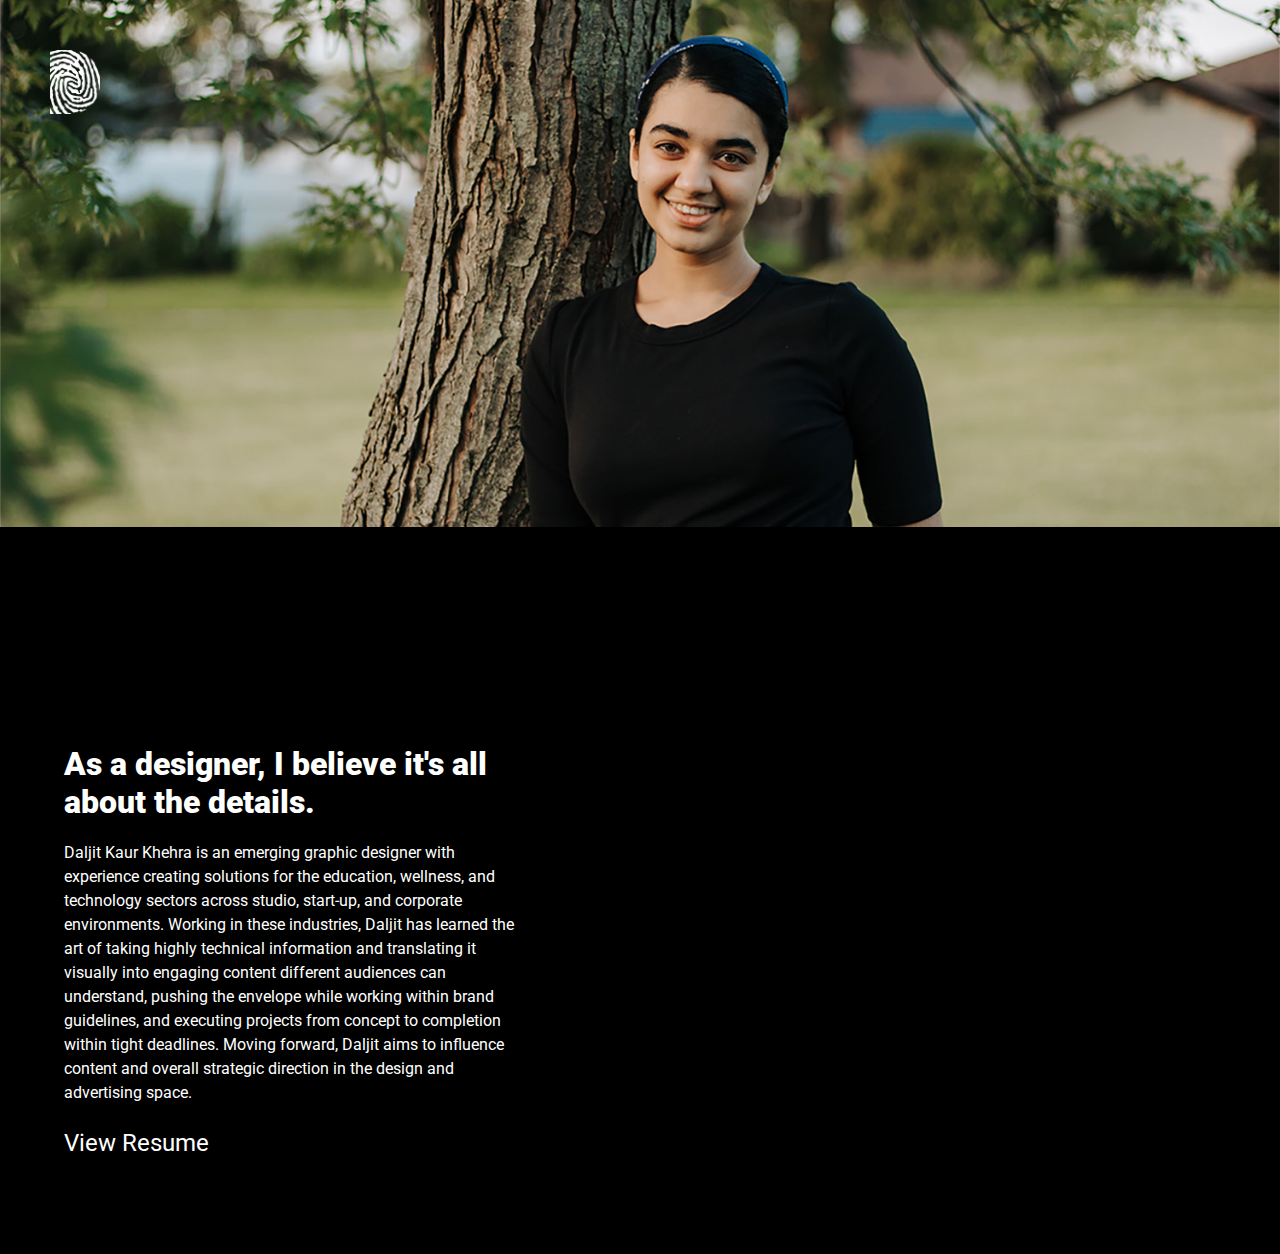
==== aboutme.html @ a69cb41e "Add files via upload" ====
<!DOCTYPE html>
<html lang="en">
<head>
  <meta charset="UTF-8">
  <meta name="viewport">
  <link rel="stylesheet" href="./css/main.css">
  <title>Cleo - Detailed View</title>
</head>
<body>
	<nav id="navbar">
        <a href="index.html"><img src="img/reducedimg/daljitlogo.png" alt="Logo" id="logo"></a>
    </nav>
<header>
	<img src="img/reducedimg/DaljitBusiness-13.jpg" width="100%" alt="headshot">
<div class="column">
      <div class="row"> </div>
</div>

	
<section id="about-intro" class="full-page-section">
    <div class="row">
      <div class="column" id="intro-text">
        <h1>As a designer, I believe it's all about the details.</h1>
        <p>Daljit Kaur Khehra is an emerging graphic designer with experience creating solutions for the education, wellness, and technology sectors across studio, start-up, and corporate environments. Working in these industries, Daljit has learned the art of taking highly technical information and translating it visually into engaging content different audiences can understand, pushing the envelope while working within brand guidelines, and executing projects from concept to completion within tight deadlines.&nbsp;Moving forward, Daljit aims to influence content and overall strategic direction in the design and advertising space.</p>
		  		  <p><a href="documents/DaljitKaurKhehra_Resume.pdf" class="homebutton">View Resume</a></p>

      </div>
      <div class="column"> </div>
  </div>
</section>
  <section id="about-detail">

<body>
&nbsp;
</body>
</html>
---- css/main.css ----
@import url(./reset.css);
/* Set the desired font from google fonts, or adobe fonts here */
@import url('https://fonts.googleapis.com/css2?family=Roboto:wght@100;400;700;900&display=swap');

html,body {
	height: 100%;
}


html {
    scroll-behavior: smooth;
}

/* GLOBALS */
body {
    background-color: rgb(0, 0, 0);
    font-family: "Roboto", sans-serif;
    color: white;
    margin: 0;
    padding: 0;
}

#navbar {
     position: absolute;
    top: 0;
    left: 0;
    padding: 40px; /* Adds space around the logo */
    z-index: 1000; /* Makes sure the navbar is on top of other content */
}

#logo {
    width: 50px; /* Adjust the size of your logo */
    height: auto;
}
a {
    text-decoration: none;
    color:white;
}

p{
    margin:10px 50px 10px 0px;
    line-height: 1.5;
}

h1 {
    font-weight: 900;
    font-size: 2rem;
    margin-bottom: 10px;
}

h2 {
    font-size: 1.2rem;
    font-weight: 900;
    margin-bottom: 10px;
    color: skyblue;
    font-style: italic;
}

h2 + ul {
    list-style-type: circle;
    margin-bottom:10px;
}

h2 + ul > li {
    margin-left:30px;
}

hr{
    width:100%;
}


#hero {
	min-height:100vh;
}

#hero-social-list >ul {
	position:absolute;
	top:100px;
}


#hero-social-list >li {
	display: inline;

}



.be::before, .em::before, .insta::before, .snap::before {
    display: inline-block;
    position: relative;
    content: "";
    width: 25px;
    height: 25px;
    top: 7px;
    background-repeat: no-repeat;
}

.be::before{
    background-image: url(../img/ico/behance-solid.svg);
   
}

.em::before{
    background-image: url(../img/ico/envelope-solid.svg);

}
.insta::before{
    background-image: url(../img/ico/instagram-solid.svg);
}

.snap::before{
    background-image: url(../img/ico/instagram-solid.svg);
}

.row {
    display: flex;
    flex-direction: row;
    flex-wrap: wrap;
    width: 100%;
  }

.column {
    display: flex;
    flex-direction: column;
    flex: 1;
    padding-top: 5%;
    padding-right: 5%;
    padding-left: 5%;
    padding-bottom: 5%;
  }

/* LAYOUT */


.social-cont {
	position:relative;
	bottom:60px;
	width:400px;
/*	border: 1px solid white;*/
	margin:0 auto;
	z-index: 100;
}

.project-row {
    display: flex;
    justify-content: space-between;
    align-items: center;
    margin-top: 5%;
    margin-bottom: 0%;
}

.project-text {
    flex: 1;
    padding-right: 5%;
    padding-left: 11%;
    max-width: 500px;
}


.left {
    flex: 1;
    padding-left: 5%;
    padding-right: 11%;
    border-radius: 5px;  /* Ensure border-radius is applied here */
    overflow: hidden; /* Prevent content from overflowing and clipping */

}

.project-image {
    flex: 1;
	border-radius: 5px;
    padding-left: 0%;
    display: flex;
    justify-content: center;
    align-items: center;
    padding-right: 11%;
	/*overflow: hidden; /*Ensures the image stays inside the box container*/
}

.project-image img {
    width: 100%;/* Ensures the image is stetched to fit the box*/
    max-width: 95%;
    height: auto;
    border-radius: 15px;
    margin: 0 auto;
    padding-left: 0px;
    -webkit-box-shadow: 0px 0px;
    box-shadow: 0px 0px;
	transition: transform 0.3s ease; /* Smooth transition for zooming effect */

}

.project-image:hover img {
    transform: scale(1.1); /* Zooming in on the mockup*/
	box-shadow: 0px 3px 30px rgba(70, 70, 70, 1); /* Grey shadow on hover */
}

.project-image .left{
    flex: 1;
    padding-left: 20.5%;
	padding-right: 10%;
	padding-bottom: 0.5%;
}

.project-text.left{
	flex: 1;
	padding-left: 5%;
	padding-right: 11%;
	max-width: 500px;
}
.green{
/*    background-color:rgba(100, 125, 50, 1);*/
    display: flex;
    
}

.othercolor{
    background-color:rgba(50, 125, 50, 1);
}

.tag {
    display: inline-block;
    /* border:1px solid white; */
    padding:10px 20px 0px 0px;
    border-radius:25px;
}


  /* Container to hold the video and any overlay content */
    .video-background {
      position: relative;
      width: 100%;
      height: 100%;
      overflow: hidden;
    }

/* Styling for the iframe to make it cover the full screen */
    .video-background iframe {
      position: relative;
      top: 50%;
      left: 0%;
      width: 100vw;  /* Full viewport width */
      height: 100vh;  /* Full viewport height */
/*      transform: translate(-50%, -50%); */
		/* Center the video */
      z-index: -1; /* Keeps video in the background */
      pointer-events: none; /* Prevents clicking on the video */
		opacity: 100;
    }
.row.project-row .column.project-image .project-img {
    border-radius: 10px;
}
.row.project-row .column.project-image .project-img.lefty {
    border-radius: 10px;
    margin-left: 44%;
    margin-right: 10%;
    margin-bottom: 0px;
}

.pieceimg img {

	transition: transform 0.2s ease; /* Smooth transition for zooming effect */

}

.pieceimg:hover img {
    transform: scale(1.1); /* Zooming in on the mockup*/
}

.homebutton {
    align-content: center;
    font-size: x-large;
    text-align: left;
    font-variant: normal;
    font-style: normal;
    width: auto;
    margin-left: auto;
    margin-right: auto;
    padding-left: auto;
    padding-right: auto;
    left: auto;
}

.center{
	text-align: center;
	width:250px;
	margin:0 auto;
}

.center > p {
	margin:0;
	padding: 0;
} 

.homebutton:hover {
  color: cyan; /* recolors link on hover */
	font-style:italic;
}

/* General Footer Styles */
footer {
  background-color: #FFFFFF;    /* Dark background for the footer */
  color: black;              /* White text color */
  padding: 20px 0;           /* Padding to create space inside the footer */
  text-align: center;        /* Center-align the text */
  position: relative;        /* To ensure footer stays at the bottom of the page */
  width: 100%;               /* Make the footer stretch across the full width of the page */
}

/* Footer content */
.footer-content {
  max-width: 1200px;         /* Optional: limit the width of the content */
  margin: 0 auto;            /* Center the footer content */
  padding: 10px;             /* Add padding inside the footer content */
}

/* Styling for the footer links */
footer nav ul {
  list-style-type: none;     /* Remove default list styling */
  padding: 0;                /* Remove default padding */
}

footer nav ul li {
  display: inline-block;     /* Display list items inline */
  margin: 0 15px;            /* Space out the links */
}

footer nav ul li a {
  color: black;              /* White link text */
  font-size: 14px;           /* Slightly smaller font for links */
}

footer nav ul li a:hover {
  text-decoration: underline; /* Underline links on hover */
}
.row .column.stats h3 {
    line-height: 23px;
}



@media (min-width: 360px) {
    .video-background iframe {
        top: 0%;
		width: 100vw;  /* Full viewport width */
       height: 100vh;  /* Full viewport height */
      }
	.row {
    display: flex;
    flex-direction: column;
    flex-wrap: wrap;
    width: 100%;
	}
		
	.pieceimg{
		width:330px;
		margin:0 auto;
	}
	
	.project-text{
		width: 300px;
	}
	.project-image{
    width: 80%;
    padding-left: 30px;
    padding-top: 20px;
    align-content: center;
    border-radius: 5px;		
	}
	
	#navbar {
     position: absolute;
    top: 0;
    left: 0;
    padding: 20px; /* Adds space around the logo */
    z-index: 1000; /* Makes sure the navbar is on top of other content */
}

#logo {
    width: 25px; /* Adjust the size of your logo */
    height: auto;
		
	}
.project-details .cleo {
    width: 100%;
}
  }

@media (min-width: 375px) {
    .video-background iframe {
        width: 100vw;  /* Full viewport width */
        height: 100vh;  /* Full viewport height */
      }
	.row {
    display: flex;
    flex-direction: column;
    flex-wrap: wrap;
    width: 100%;
  }
.project-text{
		width: 300px;
	}
	.project-image{
    width: 80%;
    padding-left: 40px;
    padding-top: 20px;
    align-content: center;
    border-radius: 5px;		
	}
.project-details .cleo {
    width: 100%;
    display: flex;
}
.row .column .info {
    margin-top: 15px;
}
.project-details .row .column.stats {
    max-width: 22%;
}
.project-details div .pieceimg {
    margin-left: 0px;
    left: auto;
    right: auto;
}
	
	.pieceimg{
		width:330px;
		margin:0 auto;
	}
}
@media (min-width: 400px) {
    .video-background iframe {
        width: 100vw;  /* Full viewport width */
        height: 100vh;  /* Full viewport height */
      }
	.row {
    display: flex;
    flex-direction: column;
    flex-wrap: wrap;
    width: 100%;
  }
	
	.project-text{
		width: 320px;
	}
	.project-image{
		width: 80%;
		padding-top: 20px;
		align-content: center;
		
	}
	
	.pieceimg{
		min-width:350px;
		margin:0 auto;
	}
.project-details .cleo {
}
.project-details .pieceimg .pieceimg {
}
	
	}
  /* Medium devices (landscape tablets, 768px and up) */
  @media (min-width: 768px) {
	  .row {
    display: flex;
    flex-direction: row;
    flex-wrap: wrap;
    width: 100%;
	  }
		  .pieceimg{
		width:700px;
		margin:0 auto;
	  }
  }
	  #navbar {
     position: absolute;
    top: 0;
    left: 0;
    padding: 30px; /* Adds space around the logo */
    z-index: 1000; /* Makes sure the navbar is on top of other content */
}

#logo {
    width: 30px; /* Adjust the size of your logo */
    height: auto;
	}
	  
	    /* Large devices (desktops, 992px and up) */
  @media (min-width: 992px) {
    .video-background iframe {
        width: 100vw;  /* Full viewport width */
        height: 100vh;  /* Full viewport height */
      }
	  
	  .project-image{
		width: 100%;
	  }

.row {
    display: flex;
    flex-direction: row;
    flex-wrap: wrap;
    width: 100%;
  }
	  
	  .pieceimg{
		width:950px;
		margin:0 auto;
}
	  #navbar {
     position: absolute;
    top: 0;
    left: 0;
    padding: 40px; /* Adds space around the logo */
    z-index: 1000; /* Makes sure the navbar is on top of other content */
}

#logo {
    width: 40px; /* Adjust the size of your logo */
    height: auto;
}
	  
  
  /* Extra large devices (large desktops, 1200px and up) */
  @media (min-width: 1200px) {
    .video-background iframe {
        width: 100vw;  /* Full viewport width */
        height: 100vh;  /* Full viewport height */
      }
  .row {
    display: flex;
    flex-direction: row;
    flex-wrap: wrap;
    width: 100%;
	  }
	  
	  .pieceimg{
		width:1200px;
		margin:0 auto;
}
	  #navbar {
     position: absolute;
    top: 0;
    left: 0;
    padding: 50px; /* Adds space around the logo */
    z-index: 1000; /* Makes sure the navbar is on top of other content */
}

#logo {
    width: 50px; /* Adjust the size of your logo */
    height: auto;
	  }

@media (min-width:375px){
}

@media screen and (orientation:landscape){
}

@media screen and (min-width:375px){
}
.left {
}
.right {
}
.lefty {
}
.clients {
}
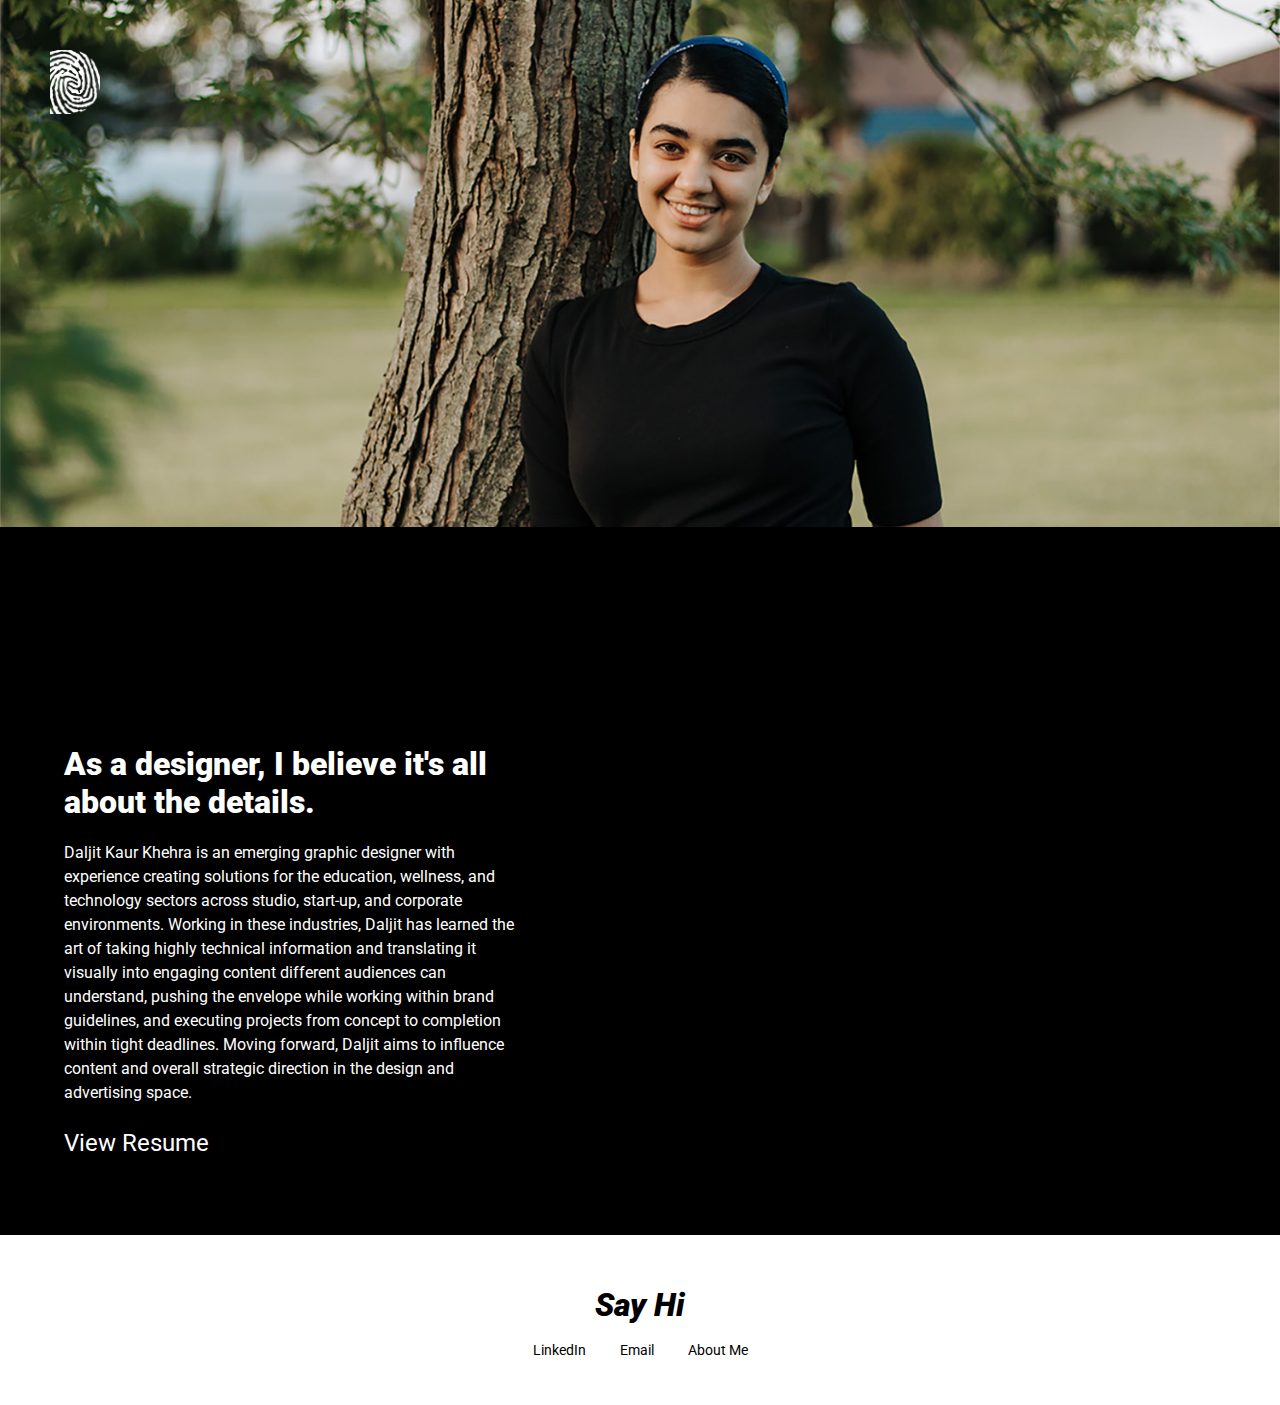
==== commit b882cbeb: "Add files via upload" ====
--- a/aboutme.html
+++ b/aboutme.html
@@ -29,8 +29,19 @@
   </div>
 </section>
   <section id="about-detail">
-
+	  
+	   <footer>
+  <div class="footer-content">
+    <h1><em>Say Hi</em></h1>
+    <nav>
+      <ul>
+        <li><a href="https://www.linkedin.com/in/daljit-kaur-khehra/">LinkedIn</a></li>
+        <li><a href="mailto:daljitkaurdesign@gmail.com">Email</a></li>
+		  <li><a href="aboutme.html">About Me</a></li>
+      </ul>
+    </nav>
+  </div>
+</footer>
 <body>
-&nbsp;
 </body>
-</html>
+</html>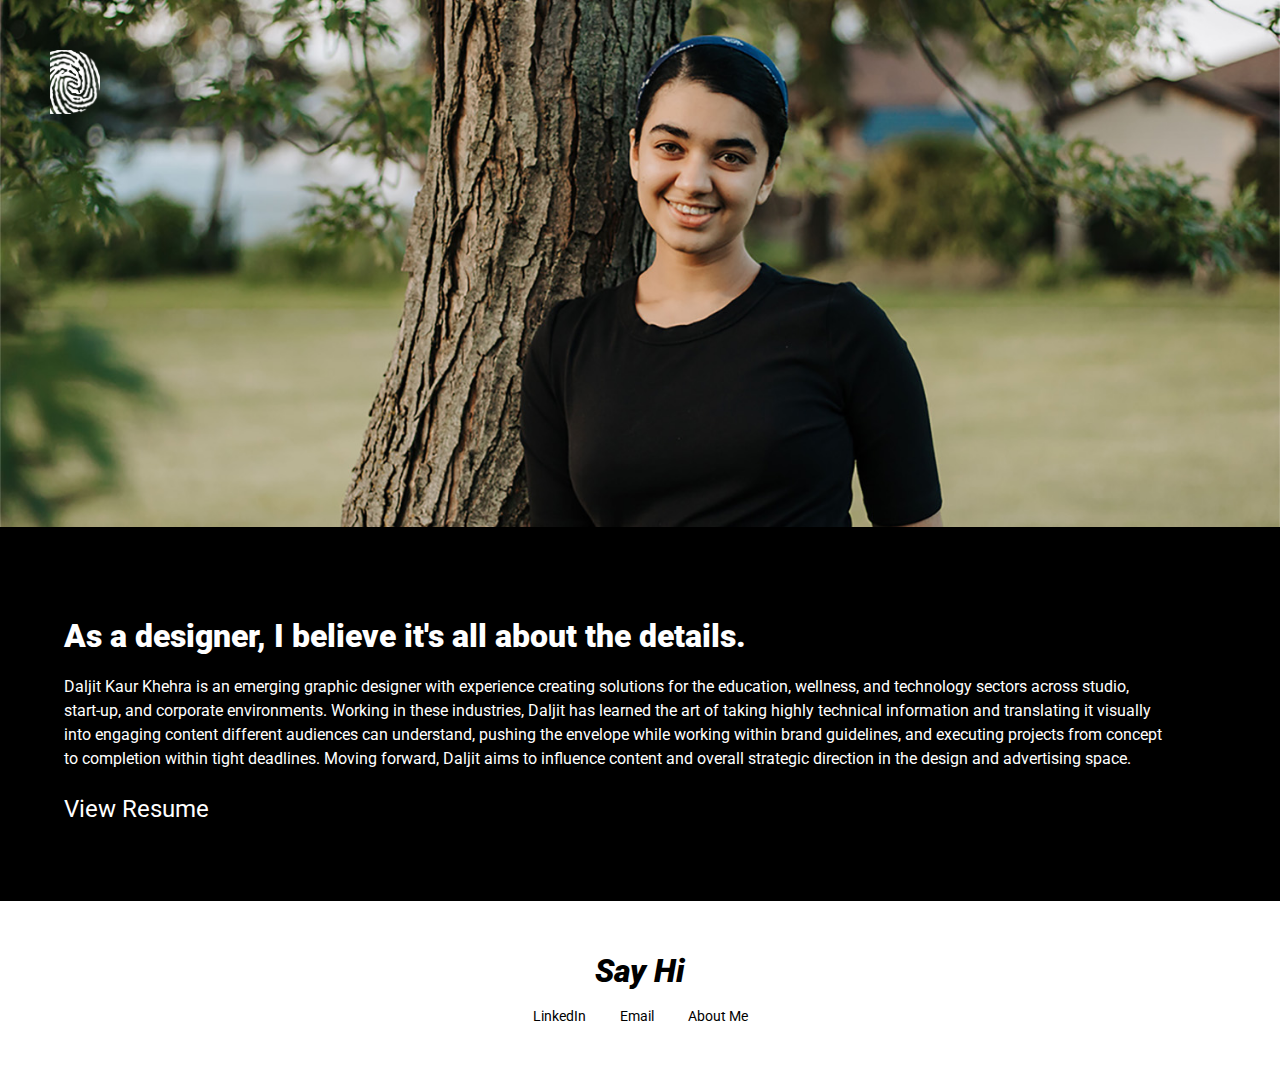
==== commit c4956d05: "Add files via upload" ====
--- a/aboutme.html
+++ b/aboutme.html
@@ -12,21 +12,15 @@
     </nav>
 <header>
 	<img src="img/reducedimg/DaljitBusiness-13.jpg" width="100%" alt="headshot">
-<div class="column">
-      <div class="row"> </div>
-</div>
-
-	
 <section id="about-intro" class="full-page-section">
-    <div class="row">
+  <div class="row">
       <div class="column" id="intro-text">
         <h1>As a designer, I believe it's all about the details.</h1>
         <p>Daljit Kaur Khehra is an emerging graphic designer with experience creating solutions for the education, wellness, and technology sectors across studio, start-up, and corporate environments. Working in these industries, Daljit has learned the art of taking highly technical information and translating it visually into engaging content different audiences can understand, pushing the envelope while working within brand guidelines, and executing projects from concept to completion within tight deadlines.&nbsp;Moving forward, Daljit aims to influence content and overall strategic direction in the design and advertising space.</p>
 		  		  <p><a href="documents/DaljitKaurKhehra_Resume.pdf" class="homebutton">View Resume</a></p>
 
       </div>
-      <div class="column"> </div>
-  </div>
+</div>
 </section>
   <section id="about-detail">
 	  
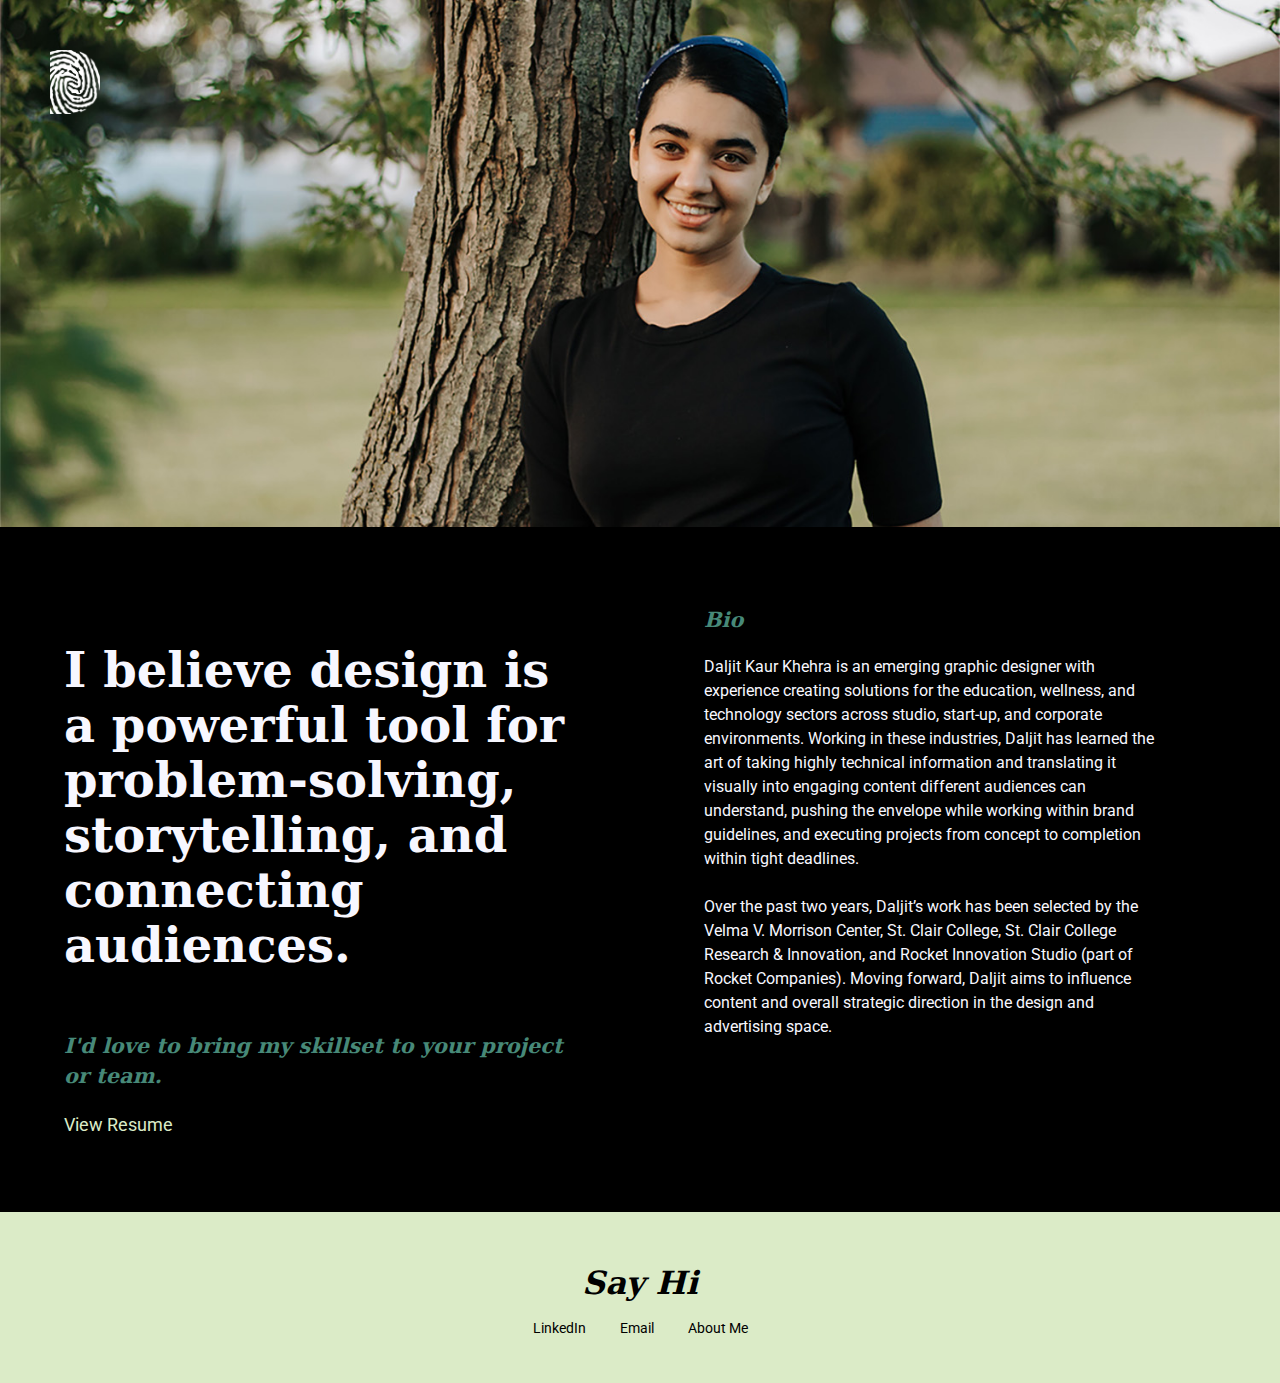
==== commit f8c7c76b: "Add files via upload" ====
--- a/aboutme.html
+++ b/aboutme.html
@@ -2,25 +2,31 @@
 <html lang="en">
 <head>
   <meta charset="UTF-8">
-  <meta name="viewport">
+  <meta name="viewport" content="width=device-width, initial-scale=1.0">
   <link rel="stylesheet" href="./css/main.css">
-  <title>Cleo - Detailed View</title>
+  <title>About Me</title>
 </head>
 <body>
 	<nav id="navbar">
         <a href="index.html"><img src="img/reducedimg/daljitlogo.png" alt="Logo" id="logo"></a>
     </nav>
 <header>
-	<img src="img/reducedimg/DaljitBusiness-13.jpg" width="100%" alt="headshot">
+	<img src="img/reducedimg/headshot-header.jpg" width="100%" alt="My headshot">
 <section id="about-intro" class="full-page-section">
   <div class="row">
-      <div class="column" id="intro-text">
-        <h1>As a designer, I believe it's all about the details.</h1>
-        <p>Daljit Kaur Khehra is an emerging graphic designer with experience creating solutions for the education, wellness, and technology sectors across studio, start-up, and corporate environments. Working in these industries, Daljit has learned the art of taking highly technical information and translating it visually into engaging content different audiences can understand, pushing the envelope while working within brand guidelines, and executing projects from concept to completion within tight deadlines.&nbsp;Moving forward, Daljit aims to influence content and overall strategic direction in the design and advertising space.</p>
-		  		  <p><a href="documents/DaljitKaurKhehra_Resume.pdf" class="homebutton">View Resume</a></p>
+    <div class="column" id="intro-text">
+      <h3>I  believe design is a powerful tool for problem-solving, storytelling, and connecting audiences.</h3>
+      <h2>I'd love to bring my skillset to your project or team.&nbsp;&nbsp;</h2>
+      <p><a href="documents/daljitkaurkhehra_resume.pdf" class="homebutton">View Resume</a></p>
 
-      </div>
+    </div>
+    <div class="column" id="intro-text3">
+<h2>Bio</h2>
+<p>Daljit Kaur Khehra is an emerging graphic designer with experience creating solutions for the education, wellness, and technology sectors across studio, start-up, and corporate environments. Working in these industries, Daljit has learned the art of taking highly technical information and translating it visually into engaging content different audiences can understand, pushing the envelope while working within brand guidelines, and executing projects from concept to completion within tight deadlines. <br>
+  <br>
+  Over the past two years, Daljit’s work has been selected by the Velma V. Morrison Center, St. Clair College, St. Clair College Research &amp; Innovation, and Rocket Innovation Studio (part of Rocket Companies). Moving forward, Daljit aims to influence content and overall strategic direction in the design and advertising space.</p>
 </div>
+  </div>
 </section>
   <section id="about-detail">
 	  
@@ -36,6 +42,4 @@
     </nav>
   </div>
 </footer>
-<body>
-</body>
 </html>--- a/css/main.css
+++ b/css/main.css
@@ -15,7 +15,7 @@
 body {
     background-color: rgb(0, 0, 0);
     font-family: "Roboto", sans-serif;
-    color: white;
+    color: #f7f7ff;
     margin: 0;
     padding: 0;
 }
@@ -24,12 +24,12 @@
      position: absolute;
     top: 0;
     left: 0;
-    padding: 40px; /* Adds space around the logo */
-    z-index: 1000; /* Makes sure the navbar is on top of other content */
+    padding: 40px; /* space around the logo */
+    z-index: 1000; /* the navbar is on top of other content or images */
 }
 
 #logo {
-    width: 50px; /* Adjust the size of your logo */
+    width: 50px;
     height: auto;
 }
 a {
@@ -43,19 +43,28 @@
 }
 
 h1 {
-    font-weight: 900;
+    font-family: Constantia, "Lucida Bright", "DejaVu Serif", Georgia, "serif";
+	font-weight: 900;
     font-size: 2rem;
     margin-bottom: 10px;
 }
 
 h2 {
-    font-size: 1.2rem;
+    font-family: Constantia, "Lucida Bright", "DejaVu Serif", Georgia, "serif";
+    font-size: 1.3rem;
     font-weight: 900;
     margin-bottom: 10px;
-    color: skyblue;
+    color: #478978;
     font-style: italic;
-}
-
+    line-height: 30px;
+    margin-top: 10px;
+}
+h3 {
+    font-family: Constantia, "Lucida Bright", "DejaVu Serif", Georgia, "serif";
+    font-weight: 900;
+    font-size: 3rem;
+    line-height: 55px;
+}
 h2 + ul {
     list-style-type: circle;
     margin-bottom:10px;
@@ -163,8 +172,8 @@
     flex: 1;
     padding-left: 5%;
     padding-right: 11%;
-    border-radius: 5px;  /* Ensure border-radius is applied here */
-    overflow: hidden; /* Prevent content from overflowing and clipping */
+    border-radius: 5px;  
+    overflow: hidden; 
 
 }
 
@@ -188,7 +197,7 @@
     padding-left: 0px;
     -webkit-box-shadow: 0px 0px;
     box-shadow: 0px 0px;
-	transition: transform 0.3s ease; /* Smooth transition for zooming effect */
+	transition: transform 0.3s ease; /* Smooth transition on zooming effect */
 
 }
 
@@ -270,23 +279,29 @@
 }
 
 .homebutton {
+    /*background-color: #478978;*/
+	color: #dbebc7;
     align-content: center;
-    font-size: x-large;
+    font-size: large;
     text-align: left;
     font-variant: normal;
     font-style: normal;
     width: auto;
     margin-left: auto;
     margin-right: auto;
-    padding-left: auto;
-    padding-right: auto;
+	margin-top: 10px;
+    /*padding-left: 15px;*/
+    /*padding-right: 15px;*/
     left: auto;
+    /*padding-top: 15px;*/
+    /*padding-bottom: 15px;*/
+    border-radius: 50px;
 }
 
 .center{
-	text-align: center;
-	width:250px;
-	margin:0 auto;
+    text-align: center;
+    width: 70%;
+    margin: 0 auto;
 }
 
 .center > p {
@@ -295,41 +310,42 @@
 } 
 
 .homebutton:hover {
-  color: cyan; /* recolors link on hover */
+	/*background-color: #dbebc7;*/
+  color: #478978; /* recolors the link on hover */
 	font-style:italic;
 }
 
-/* General Footer Styles */
+/* Footer Styles */
 footer {
-  background-color: #FFFFFF;    /* Dark background for the footer */
-  color: black;              /* White text color */
-  padding: 20px 0;           /* Padding to create space inside the footer */
+  background-color: #dbebc7;    
+  color: black;              
+  padding: 20px 0;           
   text-align: center;        /* Center-align the text */
-  position: relative;        /* To ensure footer stays at the bottom of the page */
-  width: 100%;               /* Make the footer stretch across the full width of the page */
+  position: relative;        /* Ensure footer stays at the bottom */
+  width: 100%;               /* Stretch footer across the full width of the page */
 }
 
 /* Footer content */
 .footer-content {
-  max-width: 1200px;         /* Optional: limit the width of the content */
-  margin: 0 auto;            /* Center the footer content */
+  max-width: 1200px;         
+  margin: 0 auto;            /* Center  footer content */
   padding: 10px;             /* Add padding inside the footer content */
 }
 
-/* Styling for the footer links */
+
 footer nav ul {
-  list-style-type: none;     /* Remove default list styling */
-  padding: 0;                /* Remove default padding */
+  list-style-type: none;    
+  padding: 0;                
 }
 
 footer nav ul li {
   display: inline-block;     /* Display list items inline */
-  margin: 0 15px;            /* Space out the links */
+  margin: 0 15px;            /* Spacing out the links */
 }
 
 footer nav ul li a {
-  color: black;              /* White link text */
-  font-size: 14px;           /* Slightly smaller font for links */
+  color: black;              
+  font-size: 14px;           
 }
 
 footer nav ul li a:hover {
@@ -337,6 +353,13 @@
 }
 .row .column.stats h3 {
     line-height: 23px;
+}
+.row .column.stats h4 {
+    line-height: 23px;
+}
+.index-page .column.top {
+    padding-left: 9%;
+    padding-right: 9%;
 }
 
 
@@ -352,6 +375,7 @@
     flex-direction: column;
     flex-wrap: wrap;
     width: 100%;
+    line-height: 42px;
 	}
 		
 	.pieceimg{
@@ -375,11 +399,11 @@
     top: 0;
     left: 0;
     padding: 20px; /* Adds space around the logo */
-    z-index: 1000; /* Makes sure the navbar is on top of other content */
+    z-index: 1000; /* Makes sure navbar is on top of other content */
 }
 
 #logo {
-    width: 25px; /* Adjust the size of your logo */
+    width: 25px;
     height: auto;
 		
 	}
@@ -430,11 +454,14 @@
 		margin:0 auto;
 	}
 }
+
 @media (min-width: 400px) {
     .video-background iframe {
         width: 100vw;  /* Full viewport width */
         height: 100vh;  /* Full viewport height */
       }
+	
+	
 	.row {
     display: flex;
     flex-direction: column;
@@ -462,6 +489,84 @@
 }
 	
 	}
+
+/* IMPORTANT -- General Styling to Apply styles only on 767px screens or smaller */
+@media (max-width: 767px) {
+  .index-page .project-image.lefty {
+    margin-left: 0; /* Reset any left margin */
+    margin-right: 0; /* Reset any right margin */
+    margin-bottom: 0; /* Reset bottom margin */
+    max-width: 100%; /* Ensure the image is responsive */
+    padding-left: 0; /* Remove padding */
+    padding-right: 0; /* Remove padding */
+    width: 100%; /* Ensure full width for image */
+  }
+  /* Stack text first, image second */
+  .index-page .row.project-row {
+    flex-direction: column;  /* Stack vertically */
+    align-items: center; /* Center align  content */
+  }
+
+  /* Project text comes first */
+  .index-page .project-text {
+    order: 1; /* Text comes first */
+    width: 80%;
+    padding: 10px 10px;
+    text-align: center;
+  }
+
+  .index-page .project-image {
+    order: 2; /* Image comes second */
+    /*width: 100%;
+    padding: 10px 10px;*/
+    display: flex;
+    justify-content: center; /* Center image */
+    align-items: center;
+  }
+
+   /* Attempt to ensure all images are reset and have no unwanted margins/padding */
+  .index-page .project-image img {
+    /*width: 90%; /* Make the image responsive */
+    /*max-width: 100%; /* Ensure the image doesn't exceed container width */
+    /*height: auto;
+    /*border-radius: 10px;
+    /*margin: 0; /* Remove any margins */
+    /*padding: 0; /* Remove any padding */
+    display: block; /* Ensure images are block-level (removes any extra space below the image) */
+    box-sizing: border-box; /* Ensures padding doesn't add extra width to images */
+  }
+
+  /* Adjust project text for better readability on smaller screens*/
+  .index-page .project-text h1 {
+    font-size: 2rem;  /* Make text smaller for smaller screens */
+	  margin: 10px;
+  }
+
+  .index-page .project-text h2{
+    font-size: 1rem;  /* Make text smaller for smaller screens */
+  }
+	
+  h3{
+    font-size: 2rem;
+	  line-height:40px; /* Make text smaller for smaller screens */
+  }
+	
+  /* For project tags */
+  .index-page .project-tags {
+    font-size: 1rem;
+    text-align: center;
+	  margin: 5px;
+  }
+
+  /* Center row elements */
+  .index-page .row {
+    display: flex;
+    flex-direction: column; /* Stack rows vertically */
+    align-items: center;
+    width: 100%;
+  }
+}
+
   /* Medium devices (landscape tablets, 768px and up) */
   @media (min-width: 768px) {
 	  .row {
@@ -479,12 +584,12 @@
      position: absolute;
     top: 0;
     left: 0;
-    padding: 30px; /* Adds space around the logo */
-    z-index: 1000; /* Makes sure the navbar is on top of other content */
+    padding: 30px; 
+    z-index: 1000; /
 }
 
 #logo {
-    width: 30px; /* Adjust the size of your logo */
+    width: 30px;
     height: auto;
 	}
 	  
@@ -514,12 +619,12 @@
      position: absolute;
     top: 0;
     left: 0;
-    padding: 40px; /* Adds space around the logo */
-    z-index: 1000; /* Makes sure the navbar is on top of other content */
+    padding: 40px; 
+    z-index: 1000; 
 }
 
 #logo {
-    width: 40px; /* Adjust the size of your logo */
+    width: 40px;
     height: auto;
 }
 	  
@@ -545,12 +650,12 @@
      position: absolute;
     top: 0;
     left: 0;
-    padding: 50px; /* Adds space around the logo */
-    z-index: 1000; /* Makes sure the navbar is on top of other content */
+    padding: 50px; 
+    z-index: 1000; 
 }
 
 #logo {
-    width: 50px; /* Adjust the size of your logo */
+    width: 50px;
     height: auto;
 	  }
 
@@ -570,3 +675,7 @@
 }
 .clients {
 }
+.top {
+}
+.top {
+}
